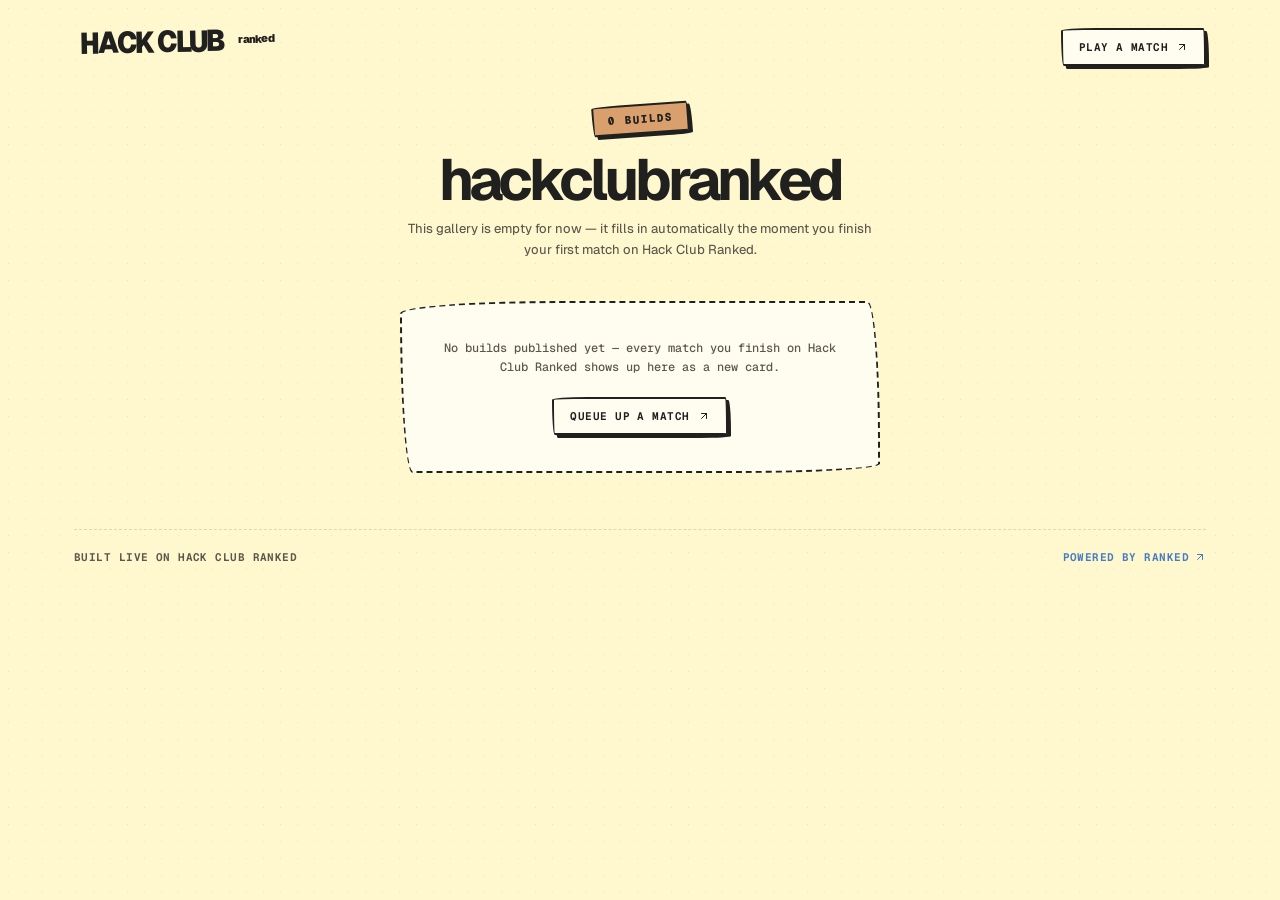
==== index.html @ d2d55988 "Initial commit" ====
<!doctype html>
<html lang="en">
<head>
<meta charset="utf-8">
<meta name="viewport" content="width=device-width, initial-scale=1">
<meta name="color-scheme" content="light">
<title>My Hack Club Ranked builds</title>
<meta name="description" content="Websites built live on Hack Club Ranked.">
<link rel="icon" href="data:image/svg+xml,%3Csvg width='24' height='24' viewBox='0 0 24 24' fill='none' xmlns='http://www.w3.org/2000/svg'%3E%3Cpath d='M22 19.2727C22 20.779 20.779 22 19.2727 22H14.7273C13.221 22 12 20.779 12 19.2727V12H19.2727C20.779 12 22 13.221 22 14.7273V19.2727Z' fill='%2368C4FF'/%3E%3Cpath d='M20 2C21.1046 2 22 2.89543 22 4V7C22 8.10457 21.1046 9 20 9H17C15.8954 9 15 8.10457 15 7V4C15 2.89543 15.8954 2 17 2H20Z' fill='%230C79D8'/%3E%3Cpath d='M7 15C8.10457 15 9 15.8954 9 17V20C9 21.1046 8.10457 22 7 22H4C2.89543 22 2 21.1046 2 20V17C2 15.8954 2.89543 15 4 15H7Z' fill='%230C79D8'/%3E%3Cpath d='M12 12H4.72727C3.22104 12 2 10.779 2 9.27273V4.72727C2 3.22104 3.22104 2 4.72727 2H9.27273C10.779 2 12 3.22104 12 4.72727V12Z' fill='%232E9EFF'/%3E%3C/svg%3E">
<link rel="preconnect" href="https://fonts.googleapis.com">
<link rel="preconnect" href="https://fonts.gstatic.com" crossorigin>
<link href="https://fonts.googleapis.com/css2?family=Geist:wght@400..900&family=Geist+Mono:wght@400..900&display=swap" rel="stylesheet">
<style>
  :root {
    color-scheme: light;
    --cream: #fff8cf;
    --ink: #20201f;
    --muted: #5c574b;
    --paper: #fffdf0;
    --blob: 255px 20px 225px 20px / 20px 225px 15px 255px;
    --font-sans: "Geist", ui-sans-serif, system-ui, "Segoe UI", sans-serif;
    --font-mono: "Geist Mono", ui-monospace, "SF Mono", Menlo, Consolas, monospace;
  }
  * { box-sizing: border-box; }
  body {
    margin: 0;
    min-width: 320px;
    color: var(--ink);
    font-family: var(--font-sans);
    background-color: var(--cream);
    background-image: radial-gradient(#c7b65c45 0.7px, transparent 0.7px);
    background-size: 17px 17px;
  }
  a:focus-visible, button:focus-visible {
    outline: 3px solid #497cbf;
    outline-offset: 3px;
  }
  .page { max-width: 1180px; margin: 0 auto; padding: 28px 24px 64px; }
  .site-header {
    display: flex;
    align-items: flex-start;
    justify-content: space-between;
    flex-wrap: wrap;
    gap: 14px;
    padding-bottom: 30px;
  }
  .logo {
    display: inline-flex;
    align-items: flex-start;
    gap: 8px;
    text-decoration: none;
    color: var(--ink);
    transform: rotate(-1deg);
  }
  .logo span {
    font-size: 30px;
    line-height: 0.9;
    font-weight: 950;
    letter-spacing: -0.08em;
    transform: scaleX(0.92);
  }
  .logo em {
    font-style: normal;
    font-size: 11px;
    font-weight: 900;
    margin-top: 5px;
    letter-spacing: -0.07em;
  }
  .pill-button {
    display: inline-flex;
    align-items: center;
    gap: 8px;
    border: 2px solid var(--ink);
    background: var(--paper);
    box-shadow: 3px 3px 0 var(--ink);
    padding: 10px 16px;
    font: 650 11px var(--font-mono);
    text-transform: uppercase;
    letter-spacing: 0.04em;
    color: var(--ink);
    text-decoration: none;
    border-radius: var(--blob);
    transition: transform 0.15s, box-shadow 0.15s;
  }
  .pill-button:hover { background: #ccd96c; transform: translate(2px, 2px); box-shadow: 1px 1px 0 var(--ink); }
  .pill-button:active { transform: translate(3px, 3px); box-shadow: none; }
  .page-head { max-width: 640px; margin: 8px auto 40px; text-align: center; }
  .build-count-sticker {
    display: inline-block;
    margin-bottom: 14px;
    border: 2px solid var(--ink);
    background: #d99f6c;
    padding: 6px 14px;
    font: 800 11px var(--font-mono);
    text-transform: uppercase;
    letter-spacing: 0.1em;
    box-shadow: 3px 3px 0 var(--ink);
    border-radius: var(--blob);
    transform: rotate(-4deg);
  }
  .page-head h1 {
    margin: 4px 0 12px;
    font-size: clamp(34px, 5vw, 58px);
    letter-spacing: -0.065em;
    line-height: 0.95;
  }
  .page-head p {
    margin: 0 auto;
    max-width: 480px;
    font: 450 13px/1.6 var(--font-sans);
    color: var(--muted);
  }
  .empty-state {
    max-width: 480px;
    margin: 20px auto 0;
    text-align: center;
    border: 2px dashed var(--ink);
    background: var(--paper);
    padding: 36px 28px;
    border-radius: var(--blob);
  }
  .empty-state p {
    margin: 0 0 20px;
    font: 500 12px/1.6 var(--font-mono);
    color: var(--muted);
  }
  .site-footer {
    margin-top: 56px;
    padding-top: 20px;
    border-top: 1px dashed #00000022;
    display: flex;
    flex-wrap: wrap;
    justify-content: space-between;
    gap: 10px;
    font: 650 11px var(--font-mono);
    text-transform: uppercase;
    letter-spacing: 0.04em;
    color: var(--muted);
  }
  .site-footer a {
    display: inline-flex;
    align-items: center;
    gap: 5px;
    color: #497cbf;
    text-decoration: none;
  }
  .site-footer a:hover { color: #2f5a8c; text-decoration: underline; }
  @media (max-width: 480px) {
    .site-header { flex-direction: column; align-items: center; text-align: center; }
    .site-footer { flex-direction: column; align-items: center; text-align: center; }
  }
  @media (prefers-reduced-motion: reduce) {
    *, *::before, *::after {
      animation-duration: 0.01ms !important;
      transition-duration: 0.01ms !important;
    }
  }
</style>
</head>
<body>
<div class="page">
  <header class="site-header">
    <a class="logo" href="https://ranked.hackclub.com" aria-label="Hack Club Ranked home">
      <span>HACK CLUB</span><em>ranked</em>
    </a>
    <a class="pill-button" href="https://ranked.hackclub.com">play a match <svg aria-hidden="true" width="12" height="12" viewBox="0 0 24 24" fill="none" stroke="currentColor" stroke-width="2" stroke-linecap="round" stroke-linejoin="round"><path d="M7 17 17 7"/><path d="M7 7h10v10"/></svg></a>
  </header>
  <main>
    <div class="page-head">
      <span class="build-count-sticker">0 builds</span>
      <h1>hackclubranked</h1>
      <p>This gallery is empty for now — it fills in automatically the moment you finish your first match on Hack Club Ranked.</p>
    </div>
    <div class="empty-state">
      <p>No builds published yet — every match you finish on Hack Club Ranked shows up here as a new card.</p>
      <a class="pill-button" href="https://ranked.hackclub.com">queue up a match <svg aria-hidden="true" width="12" height="12" viewBox="0 0 24 24" fill="none" stroke="currentColor" stroke-width="2" stroke-linecap="round" stroke-linejoin="round"><path d="M7 17 17 7"/><path d="M7 7h10v10"/></svg></a>
    </div>
  </main>
  <footer class="site-footer">
    <span>Built live on Hack Club Ranked</span>
    <a href="https://github.com/hackclub/ranked">powered by Ranked <svg aria-hidden="true" width="12" height="12" viewBox="0 0 24 24" fill="none" stroke="currentColor" stroke-width="2" stroke-linecap="round" stroke-linejoin="round"><path d="M7 17 17 7"/><path d="M7 7h10v10"/></svg></a>
  </footer>
</div>
</body>
</html>
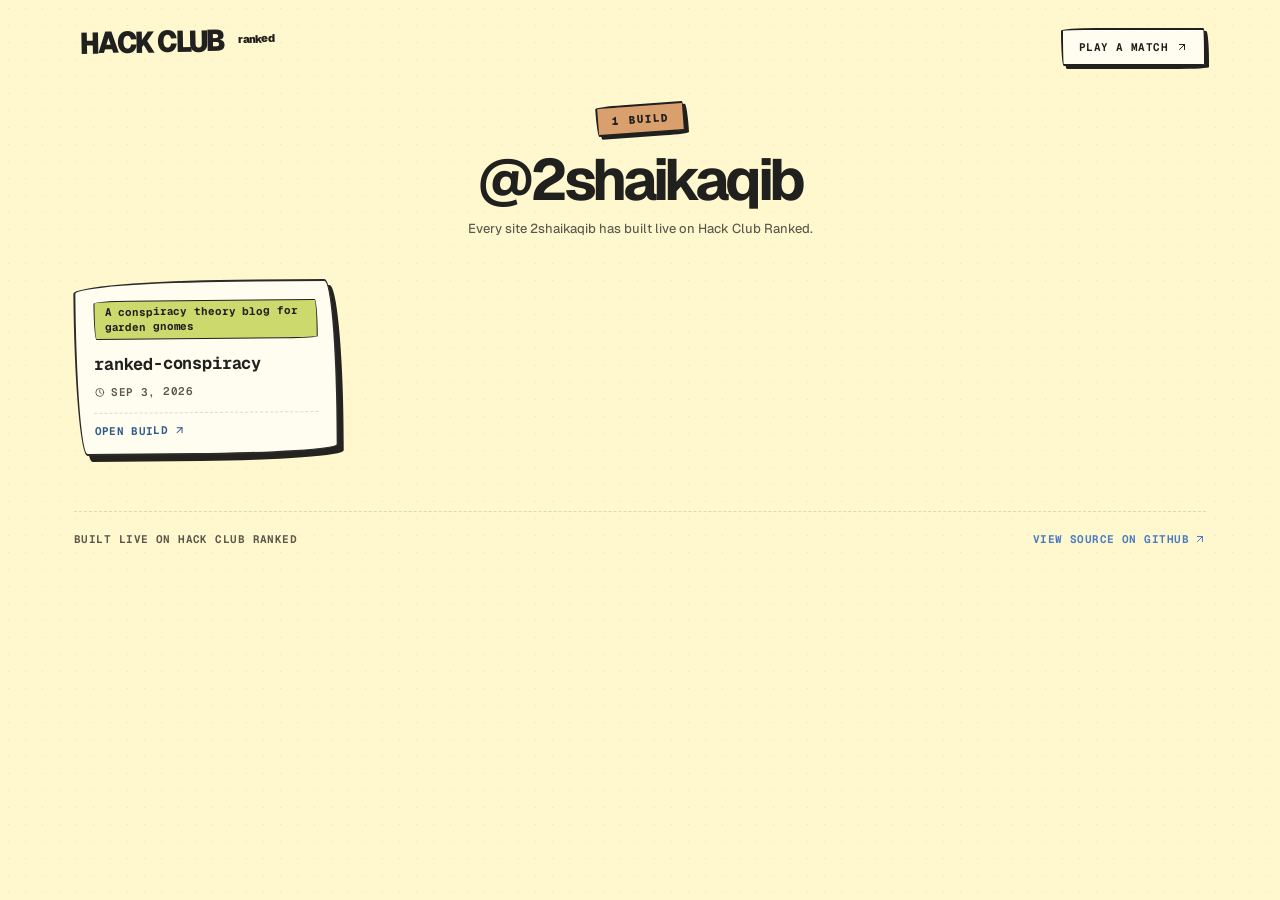
==== commit 85ee6b41: "Publish ranked-conspiracy" ====
--- a/index.html
+++ b/index.html
@@ -4,9 +4,9 @@
 <meta charset="utf-8">
 <meta name="viewport" content="width=device-width, initial-scale=1">
 <meta name="color-scheme" content="light">
-<title>My Hack Club Ranked builds</title>
-<meta name="description" content="Websites built live on Hack Club Ranked.">
-<link rel="icon" href="data:image/svg+xml,%3Csvg width='24' height='24' viewBox='0 0 24 24' fill='none' xmlns='http://www.w3.org/2000/svg'%3E%3Cpath d='M22 19.2727C22 20.779 20.779 22 19.2727 22H14.7273C13.221 22 12 20.779 12 19.2727V12H19.2727C20.779 12 22 13.221 22 14.7273V19.2727Z' fill='%2368C4FF'/%3E%3Cpath d='M20 2C21.1046 2 22 2.89543 22 4V7C22 8.10457 21.1046 9 20 9H17C15.8954 9 15 8.10457 15 7V4C15 2.89543 15.8954 2 17 2H20Z' fill='%230C79D8'/%3E%3Cpath d='M7 15C8.10457 15 9 15.8954 9 17V20C9 21.1046 8.10457 22 7 22H4C2.89543 22 2 21.1046 2 20V17C2 15.8954 2.89543 15 4 15H7Z' fill='%230C79D8'/%3E%3Cpath d='M12 12H4.72727C3.22104 12 2 10.779 2 9.27273V4.72727C2 3.22104 3.22104 2 4.72727 2H9.27273C10.779 2 12 3.22104 12 4.72727V12Z' fill='%232E9EFF'/%3E%3C/svg%3E">
+<title>2shaikaqib's Hack Club Ranked builds</title>
+<meta name="description" content="Websites 2shaikaqib built live on Hack Club Ranked.">
+<link rel="icon" href="data:image/svg+xml,%3Csvg%20width%3D%2224%22%20height%3D%2224%22%20viewBox%3D%220%200%2024%2024%22%20fill%3D%22none%22%20xmlns%3D%22http%3A%2F%2Fwww.w3.org%2F2000%2Fsvg%22%3E%3Cpath%20d%3D%22M22%2019.2727C22%2020.779%2020.779%2022%2019.2727%2022H14.7273C13.221%2022%2012%2020.779%2012%2019.2727V12H19.2727C20.779%2012%2022%2013.221%2022%2014.7273V19.2727Z%22%20fill%3D%22%2368C4FF%22%2F%3E%3Cpath%20d%3D%22M20%202C21.1046%202%2022%202.89543%2022%204V7C22%208.10457%2021.1046%209%2020%209H17C15.8954%209%2015%208.10457%2015%207V4C15%202.89543%2015.8954%202%2017%202H20Z%22%20fill%3D%22%230C79D8%22%2F%3E%3Cpath%20d%3D%22M7%2015C8.10457%2015%209%2015.8954%209%2017V20C9%2021.1046%208.10457%2022%207%2022H4C2.89543%2022%202%2021.1046%202%2020V17C2%2015.8954%202.89543%2015%204%2015H7Z%22%20fill%3D%22%230C79D8%22%2F%3E%3Cpath%20d%3D%22M12%2012H4.72727C3.22104%2012%202%2010.779%202%209.27273V4.72727C2%203.22104%203.22104%202%204.72727%202H9.27273C10.779%202%2012%203.22104%2012%204.72727V12Z%22%20fill%3D%22%232E9EFF%22%2F%3E%3C%2Fsvg%3E">
 <link rel="preconnect" href="https://fonts.googleapis.com">
 <link rel="preconnect" href="https://fonts.gstatic.com" crossorigin>
 <link href="https://fonts.googleapis.com/css2?family=Geist:wght@400..900&family=Geist+Mono:wght@400..900&display=swap" rel="stylesheet">
@@ -16,7 +16,13 @@
     --cream: #fff8cf;
     --ink: #20201f;
     --muted: #5c574b;
+    --pink: #d891d9;
+    --blue: #497cbf;
+    --blue-strong: #2f5a8c;
+    --green: #ccd96c;
+    --orange: #d99f6c;
     --paper: #fffdf0;
+    --line: #2c2b29;
     --blob: 255px 20px 225px 20px / 20px 225px 15px 255px;
     --font-sans: "Geist", ui-sans-serif, system-ui, "Segoe UI", sans-serif;
     --font-mono: "Geist Mono", ui-monospace, "SF Mono", Menlo, Consolas, monospace;
@@ -32,7 +38,7 @@
     background-size: 17px 17px;
   }
   a:focus-visible, button:focus-visible {
-    outline: 3px solid #497cbf;
+    outline: 3px solid var(--blue);
     outline-offset: 3px;
   }
   .page { max-width: 1180px; margin: 0 auto; padding: 28px 24px 64px; }
@@ -82,14 +88,14 @@
     border-radius: var(--blob);
     transition: transform 0.15s, box-shadow 0.15s;
   }
-  .pill-button:hover { background: #ccd96c; transform: translate(2px, 2px); box-shadow: 1px 1px 0 var(--ink); }
+  .pill-button:hover { background: var(--green); transform: translate(2px, 2px); box-shadow: 1px 1px 0 var(--ink); }
   .pill-button:active { transform: translate(3px, 3px); box-shadow: none; }
   .page-head { max-width: 640px; margin: 8px auto 40px; text-align: center; }
   .build-count-sticker {
     display: inline-block;
     margin-bottom: 14px;
     border: 2px solid var(--ink);
-    background: #d99f6c;
+    background: var(--orange);
     padding: 6px 14px;
     font: 800 11px var(--font-mono);
     text-transform: uppercase;
@@ -110,6 +116,85 @@
     font: 450 13px/1.6 var(--font-sans);
     color: var(--muted);
   }
+  .gallery-grid {
+    list-style: none;
+    margin: 0;
+    padding: 0;
+    display: grid;
+    grid-template-columns: repeat(auto-fill, minmax(260px, 1fr));
+    gap: clamp(18px, 3vw, 26px);
+  }
+  .gallery-grid li { display: flex; min-width: 0; }
+  .build-card {
+    flex: 1;
+    min-width: 0;
+    display: flex;
+    flex-direction: column;
+    gap: 10px;
+    min-height: 150px;
+    border: 2px solid var(--line);
+    background: var(--paper);
+    box-shadow: 5px 6px 0 #24231f;
+    padding: 18px 18px 16px;
+    border-radius: var(--blob);
+    text-decoration: none;
+    color: var(--ink);
+    --tilt: -0.5deg;
+    transform: rotate(var(--tilt));
+    transition: transform 0.15s, box-shadow 0.15s;
+  }
+  .gallery-grid li:nth-child(even) .build-card { --tilt: 0.45deg; }
+  .build-card:hover { transform: translate(3px, 3px) rotate(var(--tilt)); box-shadow: 2px 3px 0 #24231f; }
+  .build-card:active { transform: translate(5px, 5px) rotate(var(--tilt)); box-shadow: none; }
+  .build-card-tag {
+    display: inline-flex;
+    max-width: 100%;
+    min-width: 0;
+    white-space: normal;
+    word-break: break-word;
+    border: 1.5px solid var(--ink);
+    background: var(--cream);
+    color: var(--ink);
+    padding: 3px 10px;
+    font: 700 11px var(--font-mono);
+    letter-spacing: -0.01em;
+    line-height: 1.4;
+    border-radius: var(--blob);
+  }
+  .gallery-grid li:nth-child(4n+1) .build-card-tag { background: var(--green); }
+  .gallery-grid li:nth-child(4n+2) .build-card-tag { background: var(--orange); }
+  .gallery-grid li:nth-child(4n+3) .build-card-tag { background: var(--pink); }
+  .gallery-grid li:nth-child(4n) .build-card-tag { background: var(--blue-strong); color: var(--cream); border-color: var(--blue-strong); }
+  .build-card-name {
+    margin: 4px 0 0;
+    font: 700 17px var(--font-mono);
+    letter-spacing: -0.01em;
+    line-height: 1.25;
+    word-break: break-word;
+  }
+  .build-card-meta {
+    margin-top: auto;
+    display: flex;
+    align-items: center;
+    gap: 6px;
+    font: 600 11px var(--font-mono);
+    text-transform: uppercase;
+    letter-spacing: 0.04em;
+    color: var(--muted);
+  }
+  .build-card-cta {
+    display: inline-flex;
+    align-items: center;
+    gap: 6px;
+    margin-top: 4px;
+    padding-top: 10px;
+    border-top: 1px dashed #00000022;
+    font: 650 11px var(--font-mono);
+    text-transform: uppercase;
+    letter-spacing: 0.03em;
+    color: var(--blue-strong);
+  }
+  .build-card:hover .build-card-cta { color: var(--ink); }
   .empty-state {
     max-width: 480px;
     margin: 20px auto 0;
@@ -141,12 +226,16 @@
     display: inline-flex;
     align-items: center;
     gap: 5px;
-    color: #497cbf;
-    text-decoration: none;
-  }
-  .site-footer a:hover { color: #2f5a8c; text-decoration: underline; }
+    color: var(--blue);
+    text-decoration: none;
+  }
+  .site-footer a:hover { color: var(--blue-strong); text-decoration: underline; }
+  @media (max-width: 760px) {
+    .gallery-grid { grid-template-columns: repeat(auto-fill, minmax(220px, 1fr)); }
+  }
   @media (max-width: 480px) {
     .site-header { flex-direction: column; align-items: center; text-align: center; }
+    .gallery-grid { grid-template-columns: 1fr; }
     .site-footer { flex-direction: column; align-items: center; text-align: center; }
   }
   @media (prefers-reduced-motion: reduce) {
@@ -167,18 +256,24 @@
   </header>
   <main>
     <div class="page-head">
-      <span class="build-count-sticker">0 builds</span>
-      <h1>hackclubranked</h1>
-      <p>This gallery is empty for now — it fills in automatically the moment you finish your first match on Hack Club Ranked.</p>
+      <span class="build-count-sticker">1 build</span>
+      <h1>@2shaikaqib</h1>
+      <p>Every site 2shaikaqib has built live on Hack Club Ranked.</p>
     </div>
-    <div class="empty-state">
-      <p>No builds published yet — every match you finish on Hack Club Ranked shows up here as a new card.</p>
-      <a class="pill-button" href="https://ranked.hackclub.com">queue up a match <svg aria-hidden="true" width="12" height="12" viewBox="0 0 24 24" fill="none" stroke="currentColor" stroke-width="2" stroke-linecap="round" stroke-linejoin="round"><path d="M7 17 17 7"/><path d="M7 7h10v10"/></svg></a>
-    </div>
+    <ul class="gallery-grid">
+        <li>
+          <a class="build-card" href="./ranked-conspiracy/">
+            <span class="build-card-tag">A conspiracy theory blog for garden gnomes</span>
+            <strong class="build-card-name">ranked-conspiracy</strong>
+            <span class="build-card-meta"><svg aria-hidden="true" width="11" height="11" viewBox="0 0 24 24" fill="none" stroke="currentColor" stroke-width="2" stroke-linecap="round" stroke-linejoin="round"><circle cx="12" cy="12" r="8.5"/><path d="M12 7v5l3.5 2"/></svg>Sep 3, 2026</span>
+            <span class="build-card-cta">open build <svg aria-hidden="true" width="12" height="12" viewBox="0 0 24 24" fill="none" stroke="currentColor" stroke-width="2" stroke-linecap="round" stroke-linejoin="round"><path d="M7 17 17 7"/><path d="M7 7h10v10"/></svg></span>
+          </a>
+        </li>
+      </ul>
   </main>
   <footer class="site-footer">
     <span>Built live on Hack Club Ranked</span>
-    <a href="https://github.com/hackclub/ranked">powered by Ranked <svg aria-hidden="true" width="12" height="12" viewBox="0 0 24 24" fill="none" stroke="currentColor" stroke-width="2" stroke-linecap="round" stroke-linejoin="round"><path d="M7 17 17 7"/><path d="M7 7h10v10"/></svg></a>
+    <a href="https://github.com/2shaikaqib/hackclubranked">view source on GitHub <svg aria-hidden="true" width="12" height="12" viewBox="0 0 24 24" fill="none" stroke="currentColor" stroke-width="2" stroke-linecap="round" stroke-linejoin="round"><path d="M7 17 17 7"/><path d="M7 7h10v10"/></svg></a>
   </footer>
 </div>
 </body>
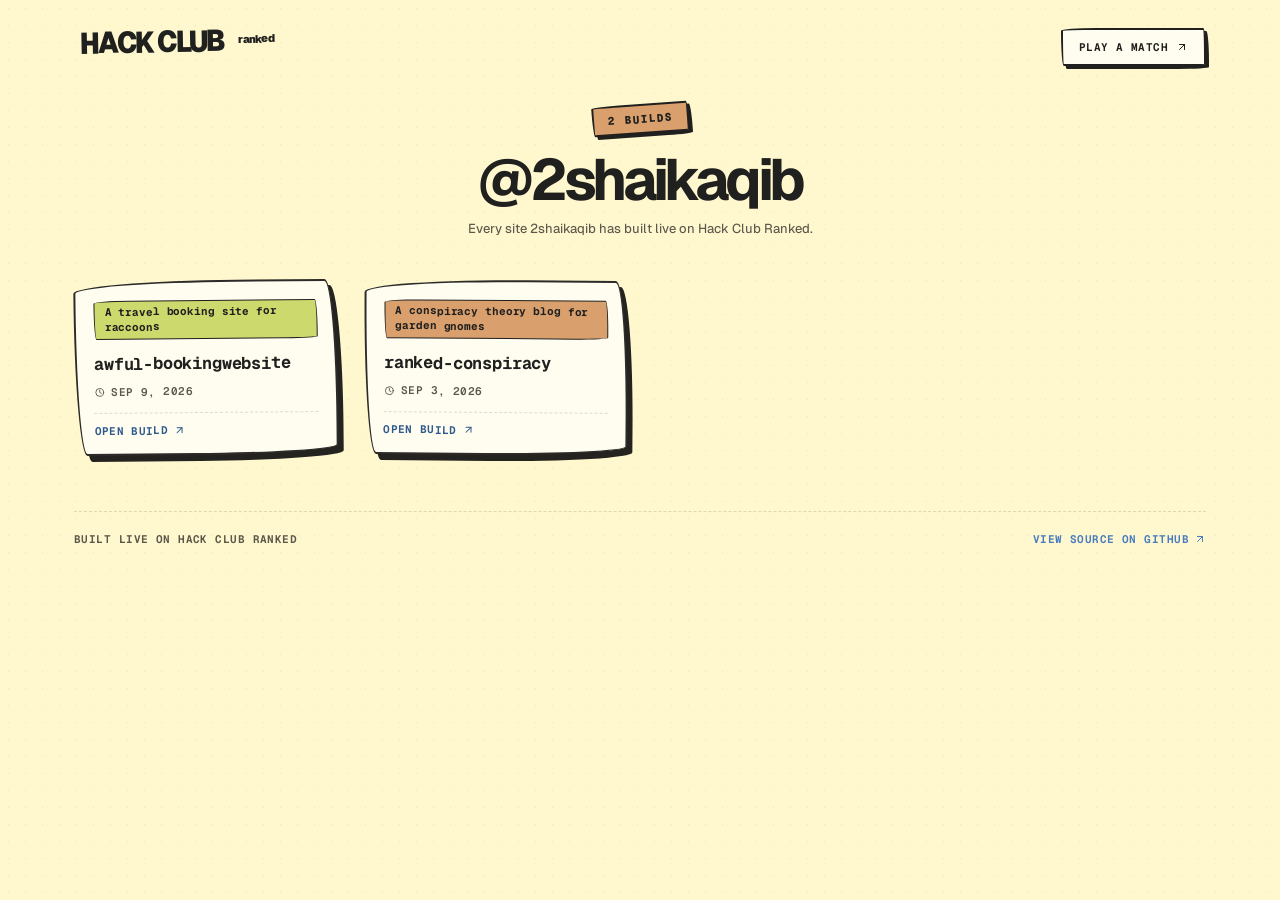
==== commit 8fe08fba: "Publish awful-bookingwebsite" ====
--- a/index.html
+++ b/index.html
@@ -256,11 +256,19 @@
   </header>
   <main>
     <div class="page-head">
-      <span class="build-count-sticker">1 build</span>
+      <span class="build-count-sticker">2 builds</span>
       <h1>@2shaikaqib</h1>
       <p>Every site 2shaikaqib has built live on Hack Club Ranked.</p>
     </div>
     <ul class="gallery-grid">
+        <li>
+          <a class="build-card" href="./awful-bookingwebsite/">
+            <span class="build-card-tag">A travel booking site for raccoons</span>
+            <strong class="build-card-name">awful-bookingwebsite</strong>
+            <span class="build-card-meta"><svg aria-hidden="true" width="11" height="11" viewBox="0 0 24 24" fill="none" stroke="currentColor" stroke-width="2" stroke-linecap="round" stroke-linejoin="round"><circle cx="12" cy="12" r="8.5"/><path d="M12 7v5l3.5 2"/></svg>Sep 9, 2026</span>
+            <span class="build-card-cta">open build <svg aria-hidden="true" width="12" height="12" viewBox="0 0 24 24" fill="none" stroke="currentColor" stroke-width="2" stroke-linecap="round" stroke-linejoin="round"><path d="M7 17 17 7"/><path d="M7 7h10v10"/></svg></span>
+          </a>
+        </li>
         <li>
           <a class="build-card" href="./ranked-conspiracy/">
             <span class="build-card-tag">A conspiracy theory blog for garden gnomes</span>
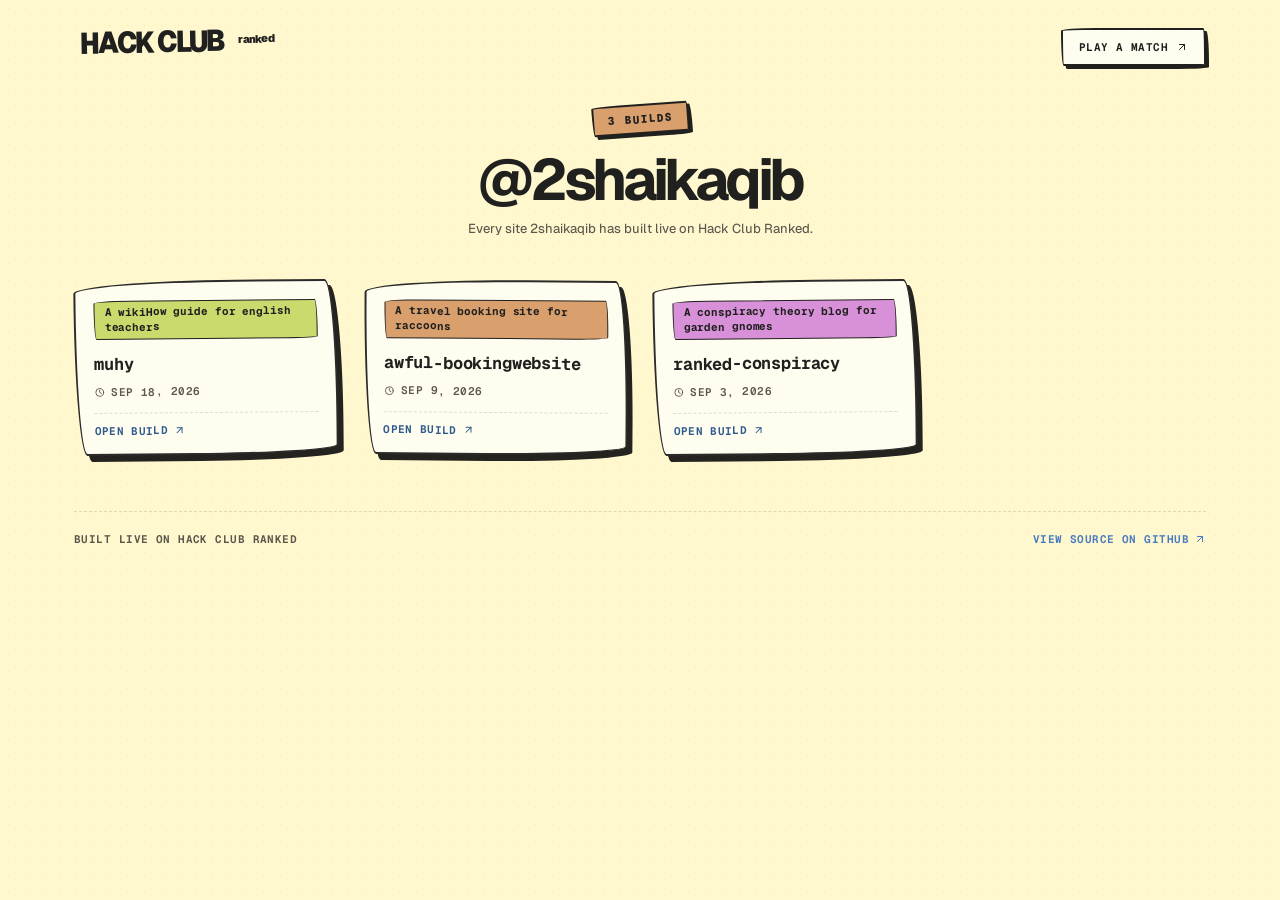
==== commit 372f077c: "Publish muhy" ====
--- a/index.html
+++ b/index.html
@@ -256,11 +256,19 @@
   </header>
   <main>
     <div class="page-head">
-      <span class="build-count-sticker">2 builds</span>
+      <span class="build-count-sticker">3 builds</span>
       <h1>@2shaikaqib</h1>
       <p>Every site 2shaikaqib has built live on Hack Club Ranked.</p>
     </div>
     <ul class="gallery-grid">
+        <li>
+          <a class="build-card" href="./muhy/">
+            <span class="build-card-tag">A wikiHow guide for english teachers</span>
+            <strong class="build-card-name">muhy</strong>
+            <span class="build-card-meta"><svg aria-hidden="true" width="11" height="11" viewBox="0 0 24 24" fill="none" stroke="currentColor" stroke-width="2" stroke-linecap="round" stroke-linejoin="round"><circle cx="12" cy="12" r="8.5"/><path d="M12 7v5l3.5 2"/></svg>Sep 18, 2026</span>
+            <span class="build-card-cta">open build <svg aria-hidden="true" width="12" height="12" viewBox="0 0 24 24" fill="none" stroke="currentColor" stroke-width="2" stroke-linecap="round" stroke-linejoin="round"><path d="M7 17 17 7"/><path d="M7 7h10v10"/></svg></span>
+          </a>
+        </li>
         <li>
           <a class="build-card" href="./awful-bookingwebsite/">
             <span class="build-card-tag">A travel booking site for raccoons</span>
